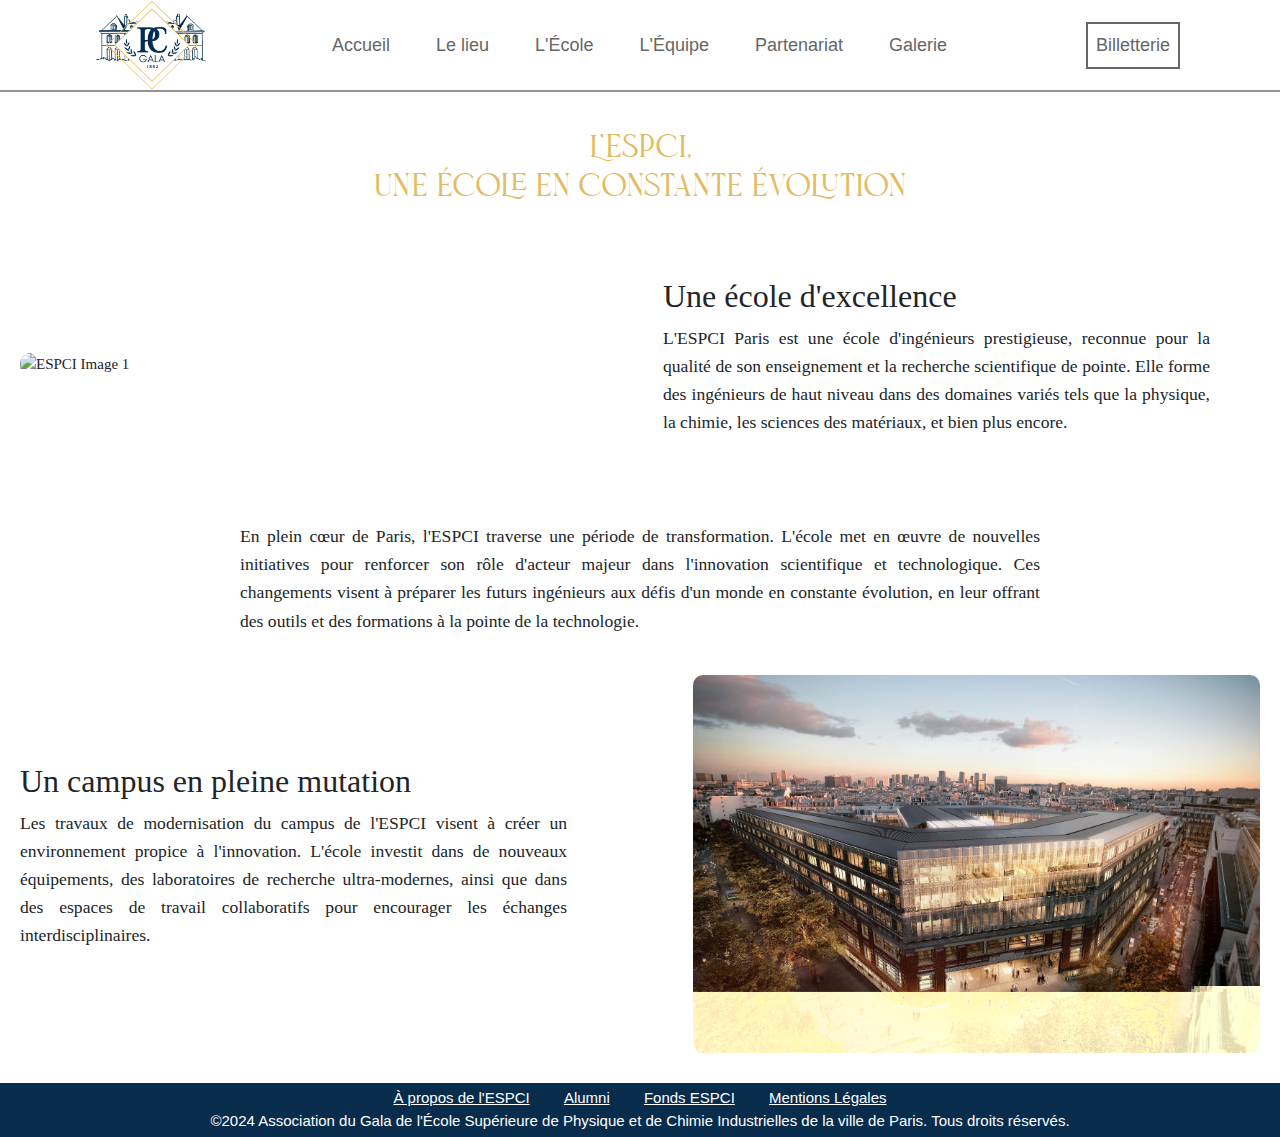
==== pages/ecole.html @ ec7a105f "cnakjvab" ====
<!DOCTYPE html>
<html>
<head>
    <meta charset="utf-8" />
    <title>Gala de l'ESPCI</title>
    <meta name="viewport" content="width=device-width, initial-scale=1">
    <meta http-equiv="X-UA-Compatible" content="IE=edge" />

    <link rel="stylesheet" href="../css/bootstrap.css" media="screen">
    <link rel="stylesheet" href="../css/style.css" />
    <link rel="stylesheet" href="../css/styleNavBar.css" />
    <link rel="stylesheet" href="../css/styleEcole.css" />
    <link rel="stylesheet" href="../css/styleBasDePage.css" />
</head>

<body>
    <header>
        <div class="navbar navbar-expand-lg fixed-top navbar-dark bg-primary avecTransition imageFond">
            <div class="container">
                <a href="../index.html" class="navbar-brand titrePage">
                    <img src="../images/LogoPCGala.png" alt="Logo Gala ESPCI">
                </a>
                <button class="navbar-toggler" type="button" data-toggle="collapse" data-target="#navbarResponsive" aria-controls="navbarResponsive" aria-expanded="false" aria-label="Toggle navigation">
                    <span class="navbar-toggler-icon"></span>
                </button>
                <div class="collapse navbar-collapse" id="navbarResponsive">
                    <ul class="navbar-nav">
                        <li class="nav-item">
                            <a class="nav-link" href="../index.html">Accueil</a>
                        </li>
                        <li class="nav-item">
                            <a class="nav-link" href="lieu.html">Le lieu</a>
                        </li>
                        <li class="nav-item">
                            <a class="nav-link" href="ecole.html">L'École</a>
                        </li>
                        <li class="nav-item">
                            <a class="nav-link" href="equipe.html">L'Équipe</a>
                        </li>
                        <li class="nav-item">
                            <a class="nav-link" href="partenariat.html">Partenariat</a>
                        </li>
                        <li class="nav-item">
                            <a class="nav-link" href="galerie.html">Galerie</a>
                        </li>
                    </ul>

                    <ul class="nav navbar-nav ml-auto">
                        <li class="nav-item">
                            <a class="nav-link encadreBilletterie" href="reservation.html">Billetterie</a>
                        </li>
                    </ul>
                </div>
            </div>
        </div>
    </header>

    <main class="corps">
        <div class="titre">
            <h2>L'ESPCI, <br> une école en constante évolution</h2>
        </div>

        <div class="ecole-container">
            <div class="flex-row">
                <img src="../images/image2.jpg" alt="ESPCI Image 1">
                <div class="texte2">
                    <h3>Une école d'excellence</h3>
                    <p>L'ESPCI Paris est une école d'ingénieurs prestigieuse, reconnue pour la qualité de son enseignement et la recherche scientifique de pointe. Elle forme des ingénieurs de haut niveau dans des domaines variés tels que la physique, la chimie, les sciences des matériaux, et bien plus encore.</p>
                </div>
            </div>

            <p class="texte2">En plein cœur de Paris, l'ESPCI traverse une période de transformation. L'école met en œuvre de nouvelles initiatives pour renforcer son rôle d'acteur majeur dans l'innovation scientifique et technologique. Ces changements visent à préparer les futurs ingénieurs aux défis d'un monde en constante évolution, en leur offrant des outils et des formations à la pointe de la technologie.</p>

            <div class="flex-row">
                <div class="texte2">
                    <h3>Un campus en pleine mutation</h3>
                    <p>Les travaux de modernisation du campus de l'ESPCI visent à créer un environnement propice à l'innovation. L'école investit dans de nouveaux équipements, des laboratoires de recherche ultra-modernes, ainsi que dans des espaces de travail collaboratifs pour encourager les échanges interdisciplinaires.</p>
                </div>
                <img src="../images/image1.jpg" alt="ESPCI Image 2">
            </div>

            </div>
  
    </main>

    <footer class="basDePage">
        <div class="legalMention">
            <a href="https://www.espci.psl.eu/fr/" target="_blank">À propos de l'ESPCI</a>
            <a href="https://espci.org" target="_blank">Alumni</a>
            <a href="https://www.fonds-espci-paris.org/page/275865-presentation" target="_blank">Fonds ESPCI</a>
            <a href="legal.html" target="_blank">Mentions Légales</a>
        </div>

        <a>&copy;2024 Association du Gala de l'École Supérieure de Physique et de Chimie Industrielles de la ville de Paris. Tous droits réservés.</a>
    </footer>

    <script src="https://cdnjs.cloudflare.com/ajax/libs/jquery/3.3.1/jquery.min.js"></script>
    <script src="../js/bootstrap.min.js"></script>

</body>
</html>
---- css/style.css ----
/*-- Ici se trouvent des propriétés qui concernent toute la page --*/

@font-face 
{
    font-family: "Title";
    src: url("../fonts/Brand.ttf");
}


body
{
	overflow-x: hidden;
	width: 100vw;
	display: flex;
	flex-direction: column;
	min-height: 100vh;
}
main {
	flex:1;
    margin-top: 5.648438rem; /* Décalage égal à la hauteur du header */
	font-family: "garamond";
	background-color: white;
}


.titre h2 {
	font-family: "Title";
	text-align: center;
	color: #E3BB64;
	font-size: 2rem;
	margin-top: 30px;
    margin-bottom: 0px;
	margin-left:10vw;
	margin-right:10vW;
}

.texte
{
    font-family: "Garamond", serif;
    font-size: 1.2rem;
    line-height: 1.6;
	width: 80vw; 
	position: relative; 
	left: 10vw;
	overflow-x: hidden;
    text-align: justify;
    padding: 15px;
    border-radius: 8px;
	color: #666666
}

@media (max-width: 992px) {
	.texte
	{
		width: 80vw;
		left: 10vw;	
	}
}

.texte h4
{	
	margin-bottom: 20px;
	font-size: 24px;
	text-decoration: underline #6A0D00;
}

.texte p
{
	text-align: justify;
}
---- css/styleNavBar.css ----
/*-- Ici se trouvent des propriétés qui ne concernent que la navbar --*/


.navbar .container
{
	height: 5.648438rem;
	font-size: 18px;
}

/*-- FIN GESTION DE L'OMBRE --*/



/*-- GESTION ENCADRÉ BILLETTERIE --*/

.encadreBilletterie
{
	border: solid 2px #666666;
}

@media (max-width: 992px) {
	.encadreBilletterie
	{
		text-indent: 5px;
	}
}

.encadreBilletterie:hover
{
	border-color: #D9B26F;
}

/*-- FIN GESTION ENCADRÉ BILLETTERIE --*/

/*-- GESTION IMAGE DANS LA NAVBAR --*/

.bg-primary
{
	background-color: white;
	border-bottom: 2px solid #939393;
}

/*
.imageFond
{
	background: url(../images/Patterns_ESPCI.png);
	background-size: 50%;
	
}
*/

.nav-item
{
	font-family:'Arial',Helvetica,Arial,Lucida,sans-serif;
	text-align: center;
	color: #E3BB64;
}

@media (min-width: 992px) {
	.nav-item
	{
		padding: 15px;
	}
}

@media (max-width: 992px) {
	.navbar-brand img
	{
		margin-left:10px;;
	}
}

.navbar-brand img
{
	max-width: 115px;
	width:calc(100vw - 5rem);
	height:5.648438rem;
	mix-blend-mode: lighten;
}

.navbar-nav {
    margin-left: auto; /* Centre les titres en décalant leur point de départ */
}
---- css/styleEcole.css ----
.ecole-container {
            display: flex;
            flex-direction: column;
            align-items: center;
            padding: 10px;
	   		margin-top: -30px;
            max-width: 100%; /* Empêcher le dépassement du texte */
        }

        .ecole-container img {
            width: 100%;
            max-width: 480px; /* Limiter la taille des images */
            border-radius: 10px;
            margin-bottom: 20px; /* Espacement entre l'image et le texte */
        }

        .ecole-container .texte2 {
            text-align: justify;
            margin: 20px 0;
            font-size: 1.1rem;
            max-width: 800px; /* Limiter la largeur du texte */
            line-height: 1.6; /* Meilleure lisibilité du texte */
        }

        .flex-row {
            display: flex;
            justify-content: space-between;
            align-items: center;
            margin: 20px 0;
            flex-wrap: wrap;
            width: 100%; /* S'assurer que la section occupe toute la largeur disponible */
            box-sizing: border-box;
        }

        .flex-row img {
            max-width: 45%; /* Limiter la taille des images dans le flex-row */
            margin: 0 10px;
        }

        .flex-row .texte2 {
            max-width: 45%; /* Limiter la largeur du texte */
            padding: 10px;
            text-align: justify;
			margin-right: 50px;
        }

        .titre {
            text-align: center;
            margin: 40px 0;
        }

        /* Responsive Design */
        @media (max-width: 992px) {
            .flex-row {
                flex-direction: column;
                align-items: center;
            }

            .flex-row img,
            .flex-row .texte2 {
                max-width: 70%;
                margin: 10px 0;
            }

            .ecole-container img {
                max-width: 70%;
                margin-bottom: 15px;

            }

            .ecole-container .texte2 {
                max-width: 70%;

            }
		}
---- css/styleBasDePage.css ----
/*-- Ici se trouvent des propriétés qui ne concernent que le bas de page --*/

.basDePage
{
	height: 100%; 
	width: 100vw;
	background-color: #082c4c; 
	color: white;
	display: grid;
	row-gap: 0;
	align-items: center;
	vertical-align: baseline;
	justify-content: center;
	overflow-x: hidden;
	flex-direction: row;
	font-family: "Gill Sans", sans-serif;
	padding: 0.5vh 1.5vw;
}


.basDePage div
{
	margin-top: 0px;
}

.basDePage p
{
	margin-bottom: 0px;
}

.basDePage a
{
	color: white;
	text-align: center;
}

.basDePage img
{
	width: 4vh;
	
}

.sectionTitle{
	font-family: "Corps";
	font-size: 12pt;
	text-align: center;
	margin:0;
	text-transform: uppercase;
	grid-row:1;
}

.content
{
	grid-row: 2;
	display:flex;
	font-size :11pt;
}

.legalMention {
    text-align: center;
}

.legalMention a {
    text-decoration: underline;
    margin: 0 15px; /* Ajoute un espacement horizontal de 15px de chaque côté */
    display: inline-block; /* Permet de gérer le margin entre les liens */
}
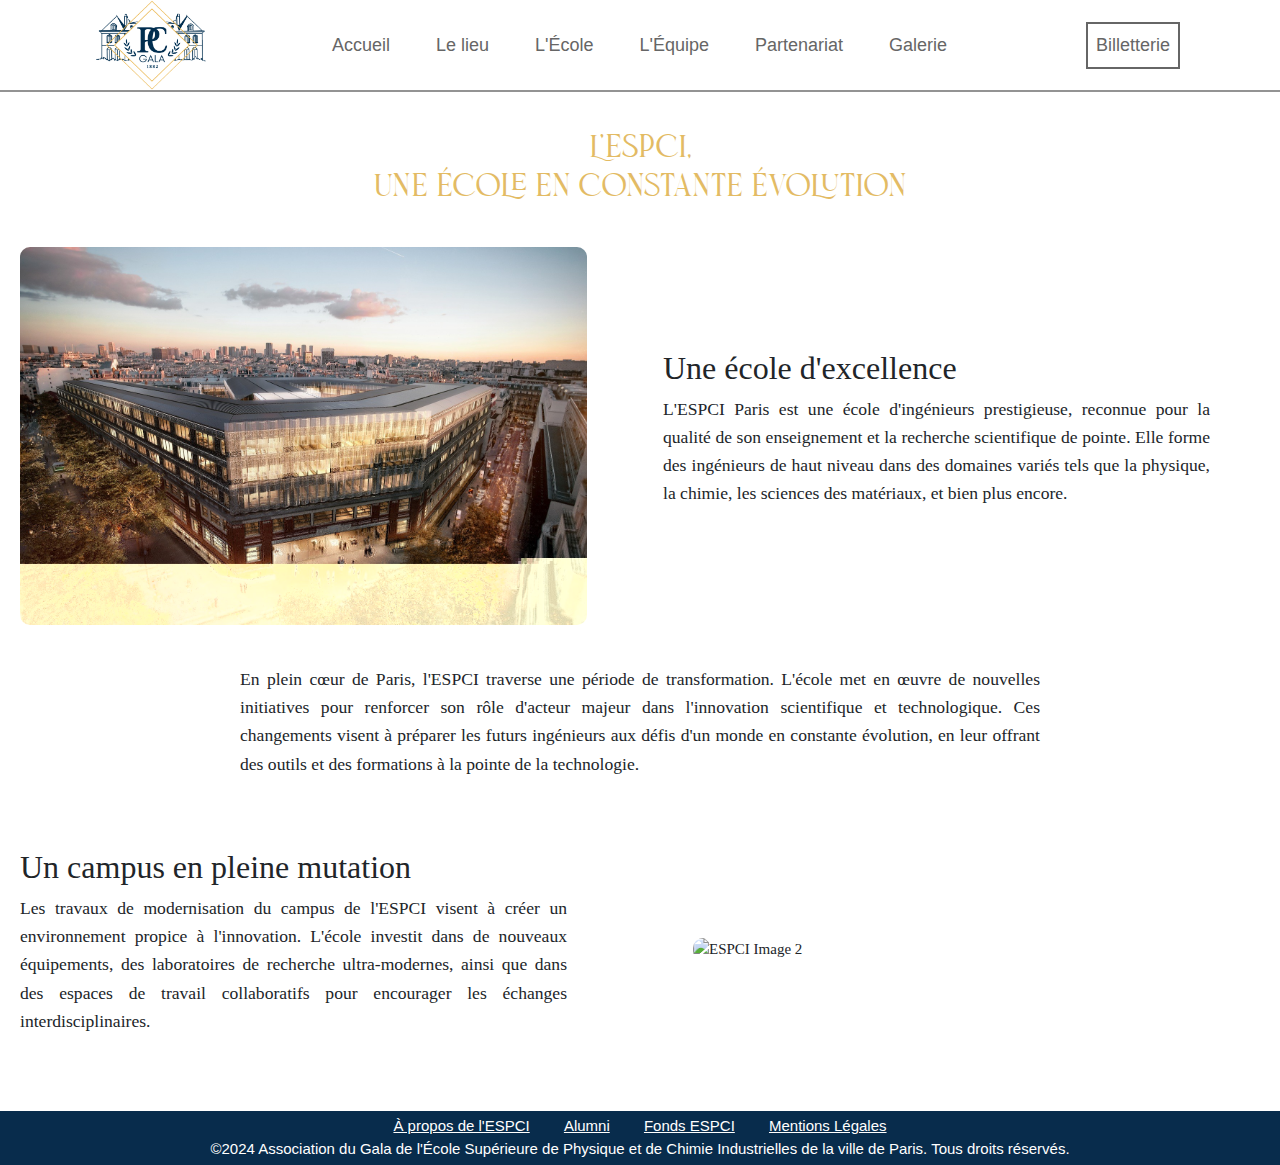
==== commit 91752909: "Update ecole.html" ====
--- a/pages/ecole.html
+++ b/pages/ecole.html
@@ -62,7 +62,7 @@
 
         <div class="ecole-container">
             <div class="flex-row">
-                <img src="../images/image2.jpg" alt="ESPCI Image 1">
+                <img src="../images/image1.jpg" alt="ESPCI Image 1">
                 <div class="texte2">
                     <h3>Une école d'excellence</h3>
                     <p>L'ESPCI Paris est une école d'ingénieurs prestigieuse, reconnue pour la qualité de son enseignement et la recherche scientifique de pointe. Elle forme des ingénieurs de haut niveau dans des domaines variés tels que la physique, la chimie, les sciences des matériaux, et bien plus encore.</p>
@@ -76,7 +76,7 @@
                     <h3>Un campus en pleine mutation</h3>
                     <p>Les travaux de modernisation du campus de l'ESPCI visent à créer un environnement propice à l'innovation. L'école investit dans de nouveaux équipements, des laboratoires de recherche ultra-modernes, ainsi que dans des espaces de travail collaboratifs pour encourager les échanges interdisciplinaires.</p>
                 </div>
-                <img src="../images/image1.jpg" alt="ESPCI Image 2">
+                <img src="../images/image2.jpg" alt="ESPCI Image 2">
             </div>
 
             </div>
--- a/css/style.css
+++ b/css/style.css
@@ -52,8 +52,8 @@
 @media (max-width: 992px) {
 	.texte
 	{
-		width: 80vw;
-		left: 10vw;	
+		width: 90vw;
+		left: 5vw;	
 	}
 }
 
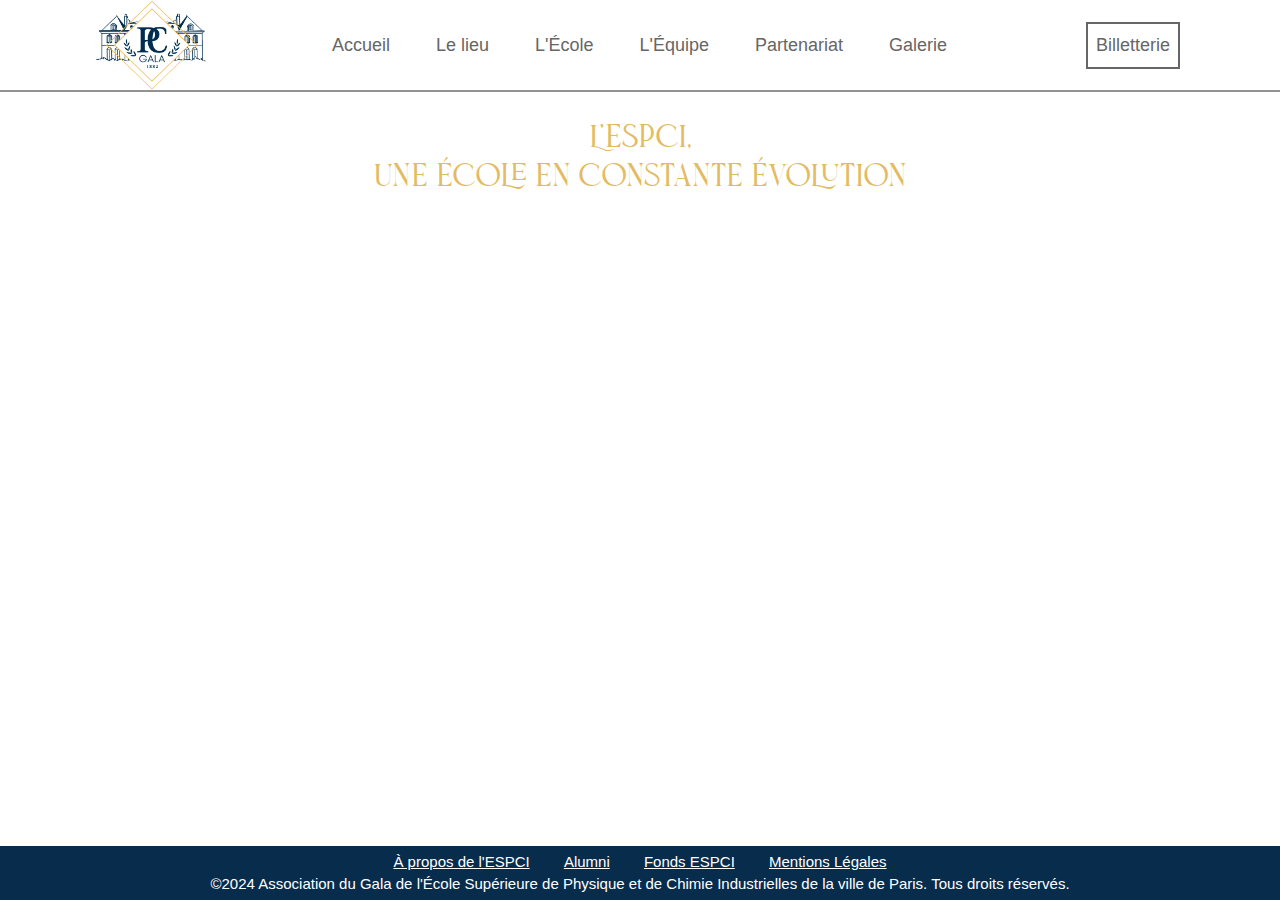
==== commit 0e021316: "delete" ====
--- a/pages/ecole.html
+++ b/pages/ecole.html
@@ -60,26 +60,7 @@
             <h2>L'ESPCI, <br> une école en constante évolution</h2>
         </div>
 
-        <div class="ecole-container">
-            <div class="flex-row">
-                <img src="../images/image1.jpg" alt="ESPCI Image 1">
-                <div class="texte2">
-                    <h3>Une école d'excellence</h3>
-                    <p>L'ESPCI Paris est une école d'ingénieurs prestigieuse, reconnue pour la qualité de son enseignement et la recherche scientifique de pointe. Elle forme des ingénieurs de haut niveau dans des domaines variés tels que la physique, la chimie, les sciences des matériaux, et bien plus encore.</p>
-                </div>
-            </div>
 
-            <p class="texte2">En plein cœur de Paris, l'ESPCI traverse une période de transformation. L'école met en œuvre de nouvelles initiatives pour renforcer son rôle d'acteur majeur dans l'innovation scientifique et technologique. Ces changements visent à préparer les futurs ingénieurs aux défis d'un monde en constante évolution, en leur offrant des outils et des formations à la pointe de la technologie.</p>
-
-            <div class="flex-row">
-                <div class="texte2">
-                    <h3>Un campus en pleine mutation</h3>
-                    <p>Les travaux de modernisation du campus de l'ESPCI visent à créer un environnement propice à l'innovation. L'école investit dans de nouveaux équipements, des laboratoires de recherche ultra-modernes, ainsi que dans des espaces de travail collaboratifs pour encourager les échanges interdisciplinaires.</p>
-                </div>
-                <img src="../images/image2.jpg" alt="ESPCI Image 2">
-            </div>
-
-            </div>
   
     </main>
 
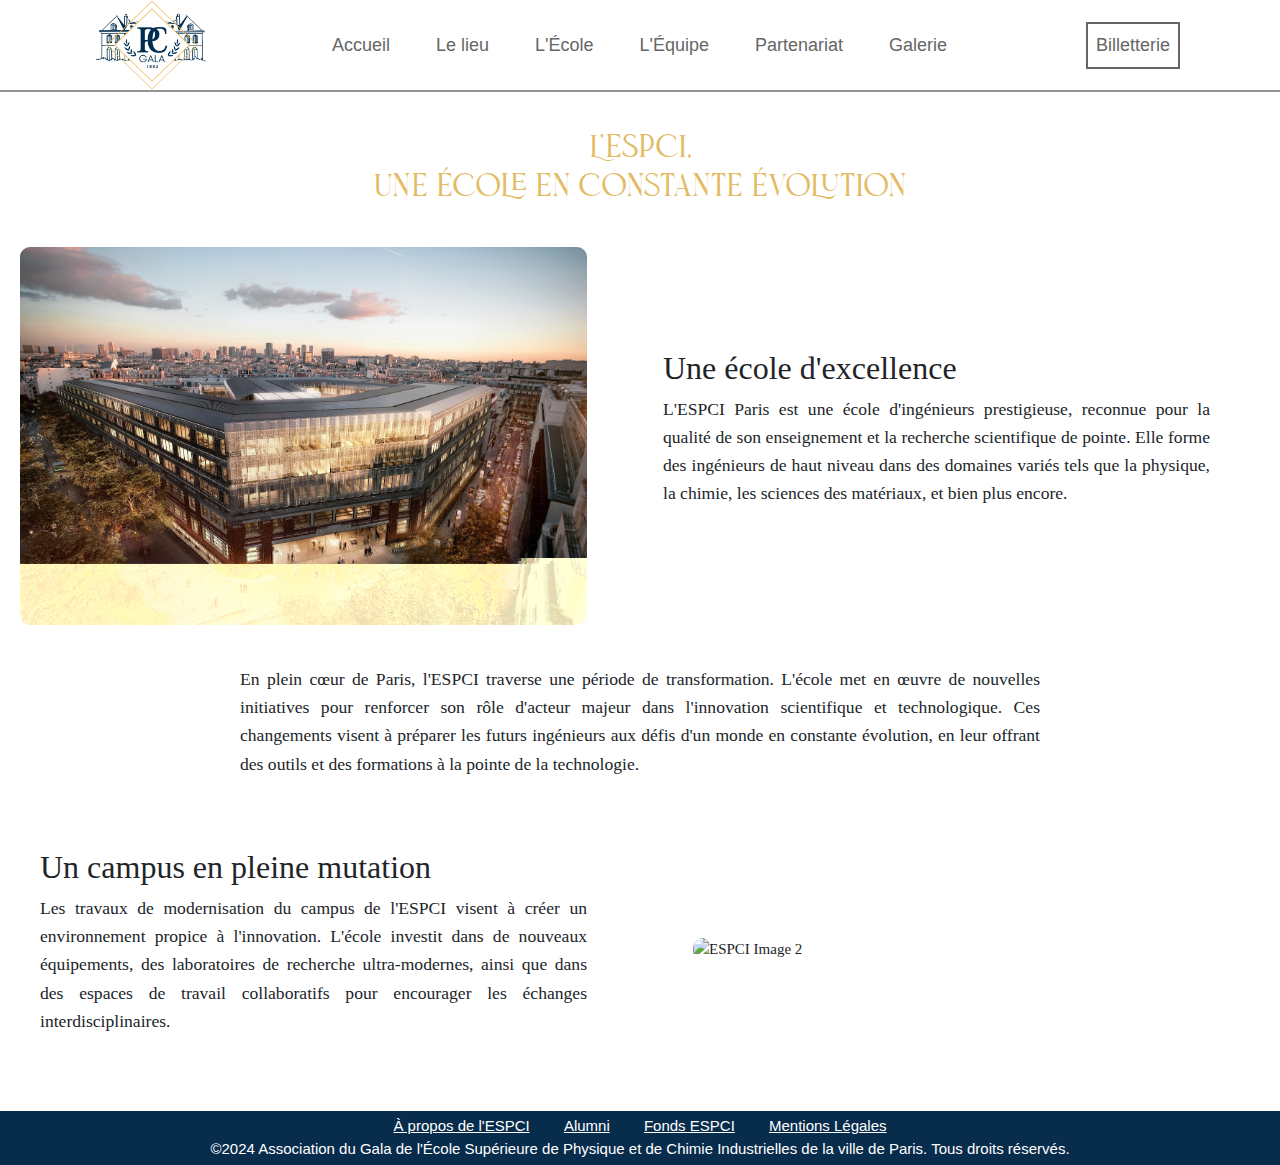
==== commit 9b06fcbb: "gooood" ====
--- a/pages/ecole.html
+++ b/pages/ecole.html
@@ -60,7 +60,26 @@
             <h2>L'ESPCI, <br> une école en constante évolution</h2>
         </div>
 
+        <div class="ecole-container">
+            <div class="flex-row">
+                <img src="../images/image1.jpg" alt="ESPCI Image 1">
+                <div class="texte2">
+                    <h3>Une école d'excellence</h3>
+                    <p>L'ESPCI Paris est une école d'ingénieurs prestigieuse, reconnue pour la qualité de son enseignement et la recherche scientifique de pointe. Elle forme des ingénieurs de haut niveau dans des domaines variés tels que la physique, la chimie, les sciences des matériaux, et bien plus encore.</p>
+                </div>
+            </div>
 
+            <p class="texte2">En plein cœur de Paris, l'ESPCI traverse une période de transformation. L'école met en œuvre de nouvelles initiatives pour renforcer son rôle d'acteur majeur dans l'innovation scientifique et technologique. Ces changements visent à préparer les futurs ingénieurs aux défis d'un monde en constante évolution, en leur offrant des outils et des formations à la pointe de la technologie.</p>
+
+            <div class="flex-row">
+                <div class="texte2">
+                    <h3>Un campus en pleine mutation</h3>
+                    <p>Les travaux de modernisation du campus de l'ESPCI visent à créer un environnement propice à l'innovation. L'école investit dans de nouveaux équipements, des laboratoires de recherche ultra-modernes, ainsi que dans des espaces de travail collaboratifs pour encourager les échanges interdisciplinaires.</p>
+                </div>
+                <img src="../images/image2.jpg" alt="ESPCI Image 2">
+            </div>
+
+            </div>
   
     </main>
 
--- a/css/styleEcole.css
+++ b/css/styleEcole.css
@@ -0,0 +1,75 @@
+   .ecole-container {
+            display: flex;
+            flex-direction: column;
+            align-items: center;
+            padding: 10px;
+	   		margin-top: -30px;
+            max-width: 100%; /* Empêcher le dépassement du texte */
+        }
+
+        .ecole-container img {
+            width: 100%;
+            max-width: 480px; /* Limiter la taille des images */
+            border-radius: 10px;
+            margin-bottom: 20px; /* Espacement entre l'image et le texte */
+        }
+
+        .ecole-container .texte2 {
+            text-align: justify;
+            margin: 20px;
+            font-size: 1.1rem;
+            max-width: 800px; /* Limiter la largeur du texte */
+            line-height: 1.6; /* Meilleure lisibilité du texte */
+        }
+
+        .flex-row {
+            display: flex;
+            justify-content: space-between;
+            align-items: center;
+            margin: 20px 0;
+            flex-wrap: wrap;
+            width: 100%; /* S'assurer que la section occupe toute la largeur disponible */
+            box-sizing: border-box;
+        }
+
+        .flex-row img {
+            max-width: 45%; /* Limiter la taille des images dans le flex-row */
+            margin: 0 10px;
+        }
+
+        .flex-row .texte2 {
+            max-width: 45%; /* Limiter la largeur du texte */
+            padding: 10px;
+            text-align: justify;
+			margin-right: 50px;
+        }
+
+        .titre {
+            text-align: center;
+            margin: 40px 0;
+        }
+
+        /* Responsive Design */
+        @media (max-width: 992px) {
+            .flex-row {
+                flex-direction: column;
+                align-items: center;
+            }
+
+            .flex-row img,
+            .flex-row .texte2 {
+                max-width: 70%;
+                margin: 10px 0;
+            }
+
+            .ecole-container img {
+                max-width: 70%;
+                margin-bottom: 15px;
+
+            }
+
+            .ecole-container .texte2 {
+                max-width: 70%;
+
+            }
+		}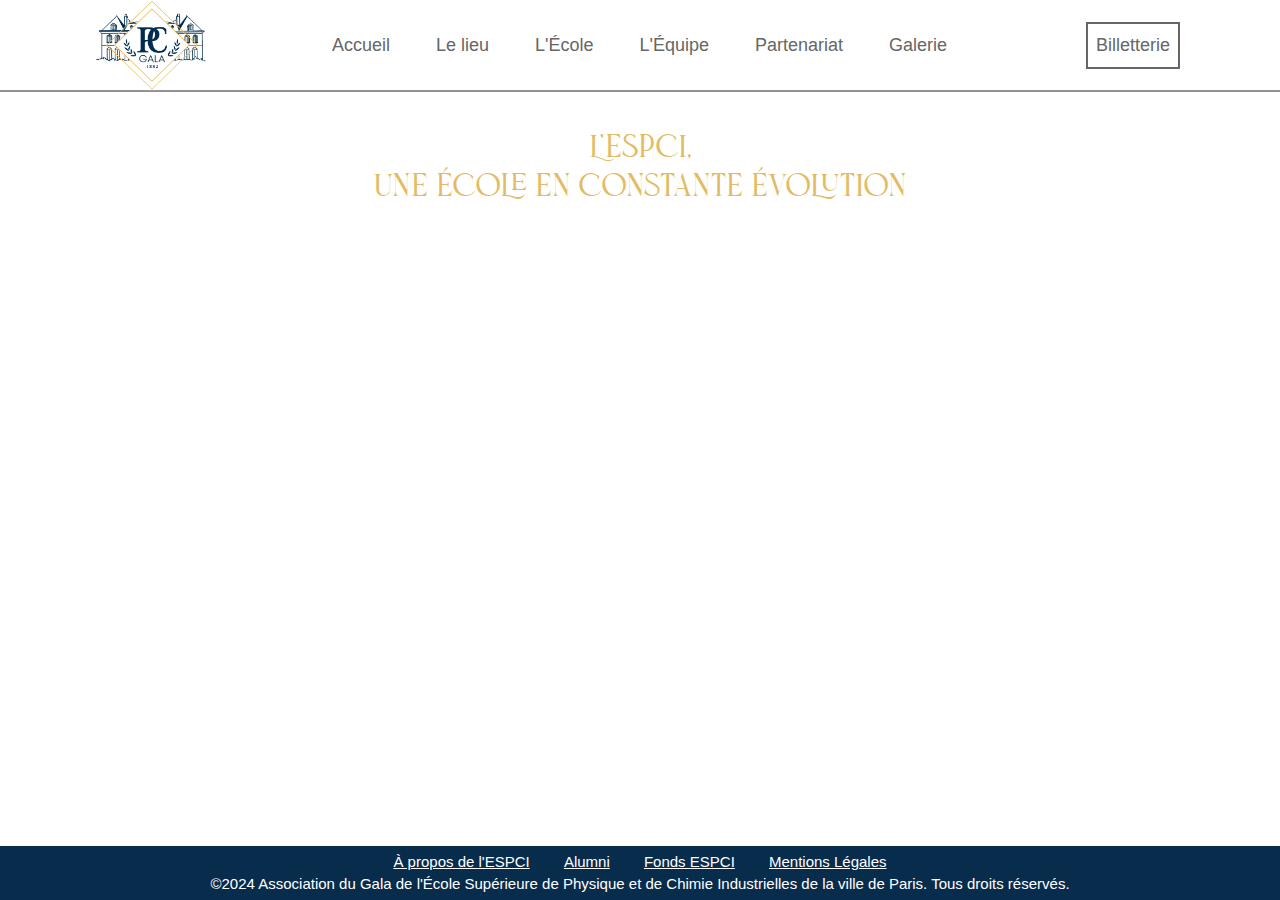
==== commit 660a3886: "c jkav" ====
--- a/pages/ecole.html
+++ b/pages/ecole.html
@@ -60,26 +60,7 @@
             <h2>L'ESPCI, <br> une école en constante évolution</h2>
         </div>
 
-        <div class="ecole-container">
-            <div class="flex-row">
-                <img src="../images/image1.jpg" alt="ESPCI Image 1">
-                <div class="texte2">
-                    <h3>Une école d'excellence</h3>
-                    <p>L'ESPCI Paris est une école d'ingénieurs prestigieuse, reconnue pour la qualité de son enseignement et la recherche scientifique de pointe. Elle forme des ingénieurs de haut niveau dans des domaines variés tels que la physique, la chimie, les sciences des matériaux, et bien plus encore.</p>
-                </div>
-            </div>
 
-            <p class="texte2">En plein cœur de Paris, l'ESPCI traverse une période de transformation. L'école met en œuvre de nouvelles initiatives pour renforcer son rôle d'acteur majeur dans l'innovation scientifique et technologique. Ces changements visent à préparer les futurs ingénieurs aux défis d'un monde en constante évolution, en leur offrant des outils et des formations à la pointe de la technologie.</p>
-
-            <div class="flex-row">
-                <div class="texte2">
-                    <h3>Un campus en pleine mutation</h3>
-                    <p>Les travaux de modernisation du campus de l'ESPCI visent à créer un environnement propice à l'innovation. L'école investit dans de nouveaux équipements, des laboratoires de recherche ultra-modernes, ainsi que dans des espaces de travail collaboratifs pour encourager les échanges interdisciplinaires.</p>
-                </div>
-                <img src="../images/image2.jpg" alt="ESPCI Image 2">
-            </div>
-
-            </div>
   
     </main>
 
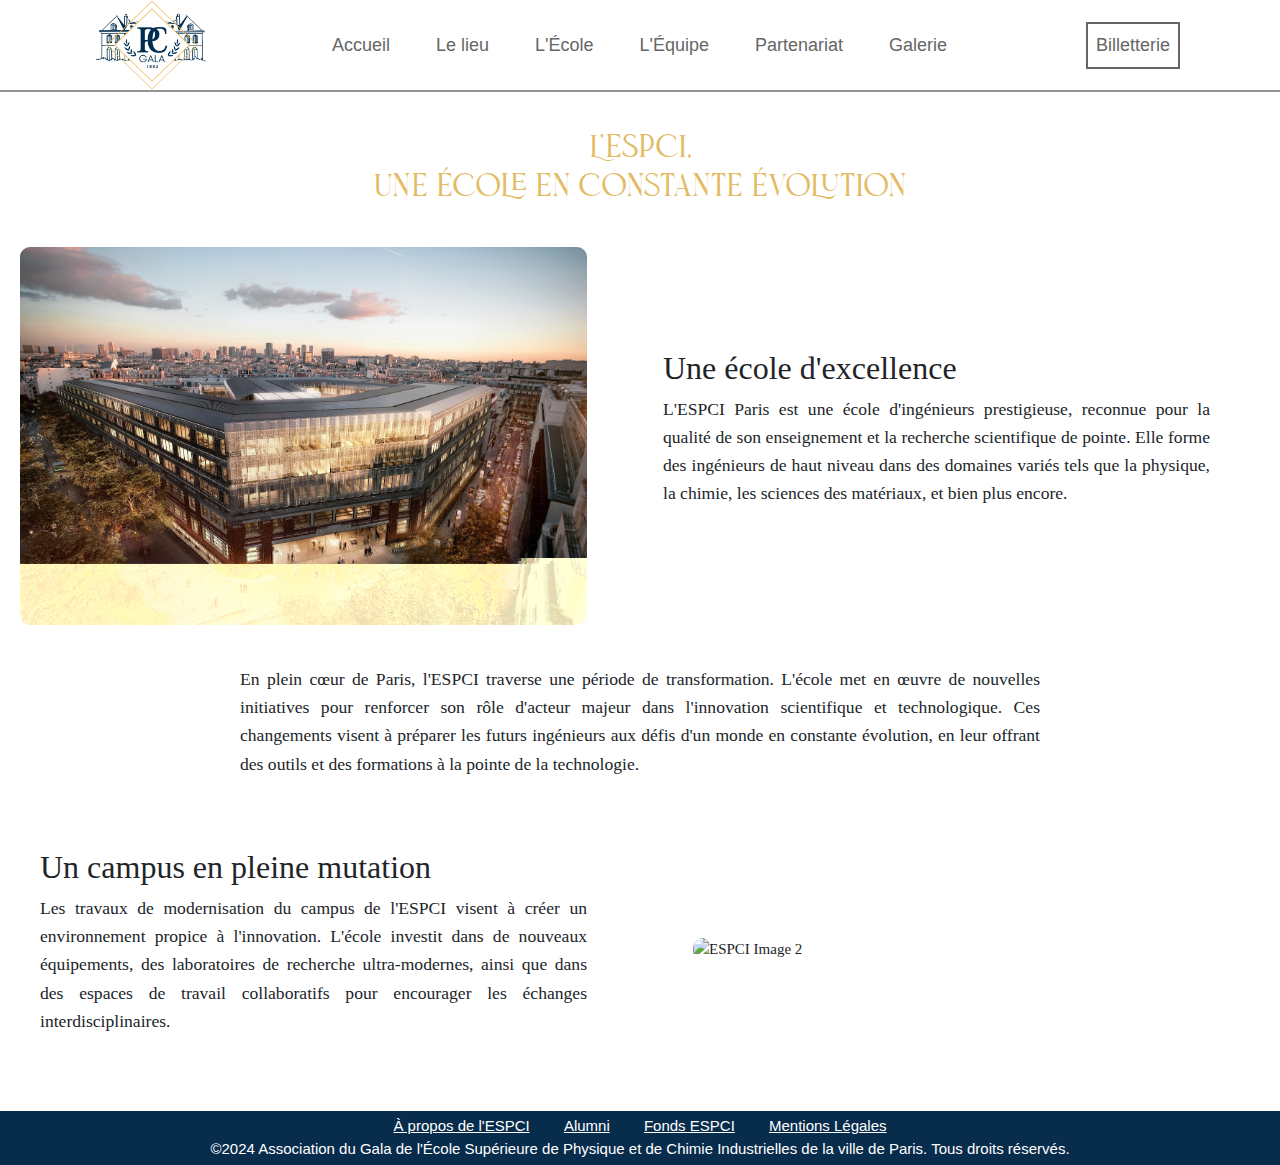
==== commit a79a4d7e: "test" ====
--- a/pages/ecole.html
+++ b/pages/ecole.html
@@ -60,7 +60,26 @@
             <h2>L'ESPCI, <br> une école en constante évolution</h2>
         </div>
 
+        <div class="ecole-container">
+            <div class="flex-row">
+                <img src="../images/image1.jpg" alt="ESPCI Image 1">
+                <div class="texte2">
+                    <h3>Une école d'excellence</h3>
+                    <p>L'ESPCI Paris est une école d'ingénieurs prestigieuse, reconnue pour la qualité de son enseignement et la recherche scientifique de pointe. Elle forme des ingénieurs de haut niveau dans des domaines variés tels que la physique, la chimie, les sciences des matériaux, et bien plus encore.</p>
+                </div>
+            </div>
 
+            <p class="texte2">En plein cœur de Paris, l'ESPCI traverse une période de transformation. L'école met en œuvre de nouvelles initiatives pour renforcer son rôle d'acteur majeur dans l'innovation scientifique et technologique. Ces changements visent à préparer les futurs ingénieurs aux défis d'un monde en constante évolution, en leur offrant des outils et des formations à la pointe de la technologie.</p>
+
+            <div class="flex-row">
+                <div class="texte2">
+                    <h3>Un campus en pleine mutation</h3>
+                    <p>Les travaux de modernisation du campus de l'ESPCI visent à créer un environnement propice à l'innovation. L'école investit dans de nouveaux équipements, des laboratoires de recherche ultra-modernes, ainsi que dans des espaces de travail collaboratifs pour encourager les échanges interdisciplinaires.</p>
+                </div>
+                <img src="../images/image2.jpg" alt="ESPCI Image 2">
+            </div>
+
+            </div>
   
     </main>
 
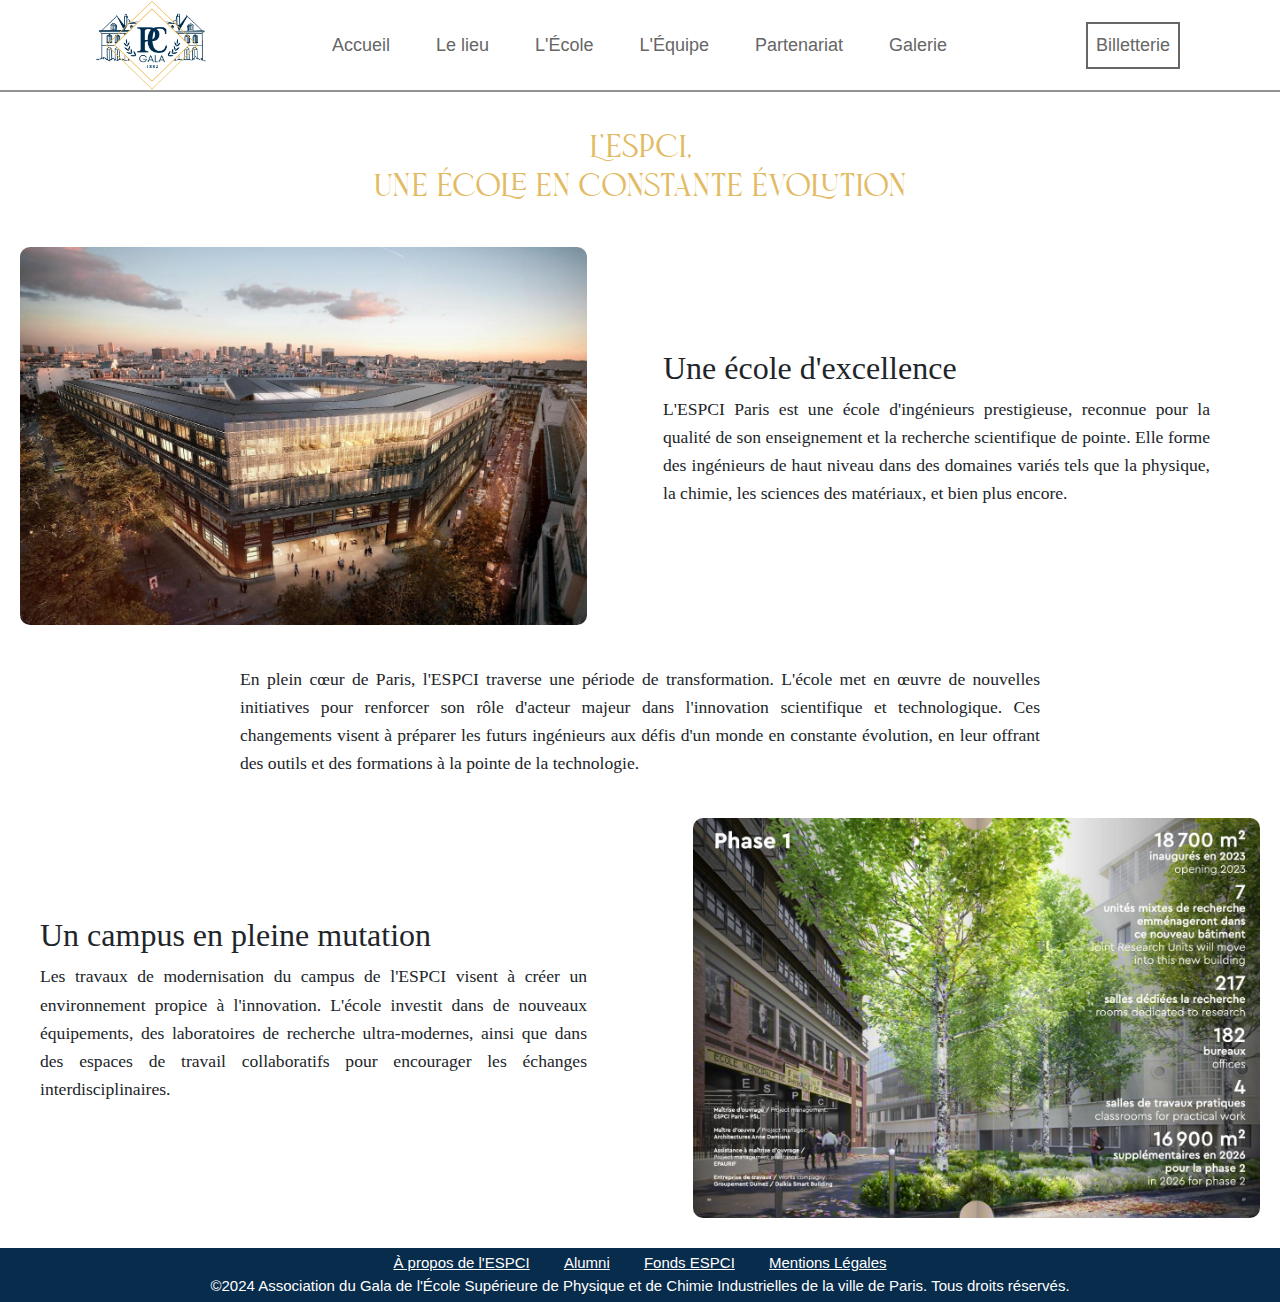
==== commit 1386f4cb: "voalmv," ====
--- a/pages/ecole.html
+++ b/pages/ecole.html
@@ -62,7 +62,7 @@
 
         <div class="ecole-container">
             <div class="flex-row">
-                <img src="../images/image1.jpg" alt="ESPCI Image 1">
+                <img src="../images/image1.jpeg" alt="ESPCI Image 1">
                 <div class="texte2">
                     <h3>Une école d'excellence</h3>
                     <p>L'ESPCI Paris est une école d'ingénieurs prestigieuse, reconnue pour la qualité de son enseignement et la recherche scientifique de pointe. Elle forme des ingénieurs de haut niveau dans des domaines variés tels que la physique, la chimie, les sciences des matériaux, et bien plus encore.</p>
@@ -76,7 +76,7 @@
                     <h3>Un campus en pleine mutation</h3>
                     <p>Les travaux de modernisation du campus de l'ESPCI visent à créer un environnement propice à l'innovation. L'école investit dans de nouveaux équipements, des laboratoires de recherche ultra-modernes, ainsi que dans des espaces de travail collaboratifs pour encourager les échanges interdisciplinaires.</p>
                 </div>
-                <img src="../images/image2.jpg" alt="ESPCI Image 2">
+                <img src="../images/image2.jpeg" alt="ESPCI Image 2">
             </div>
 
             </div>
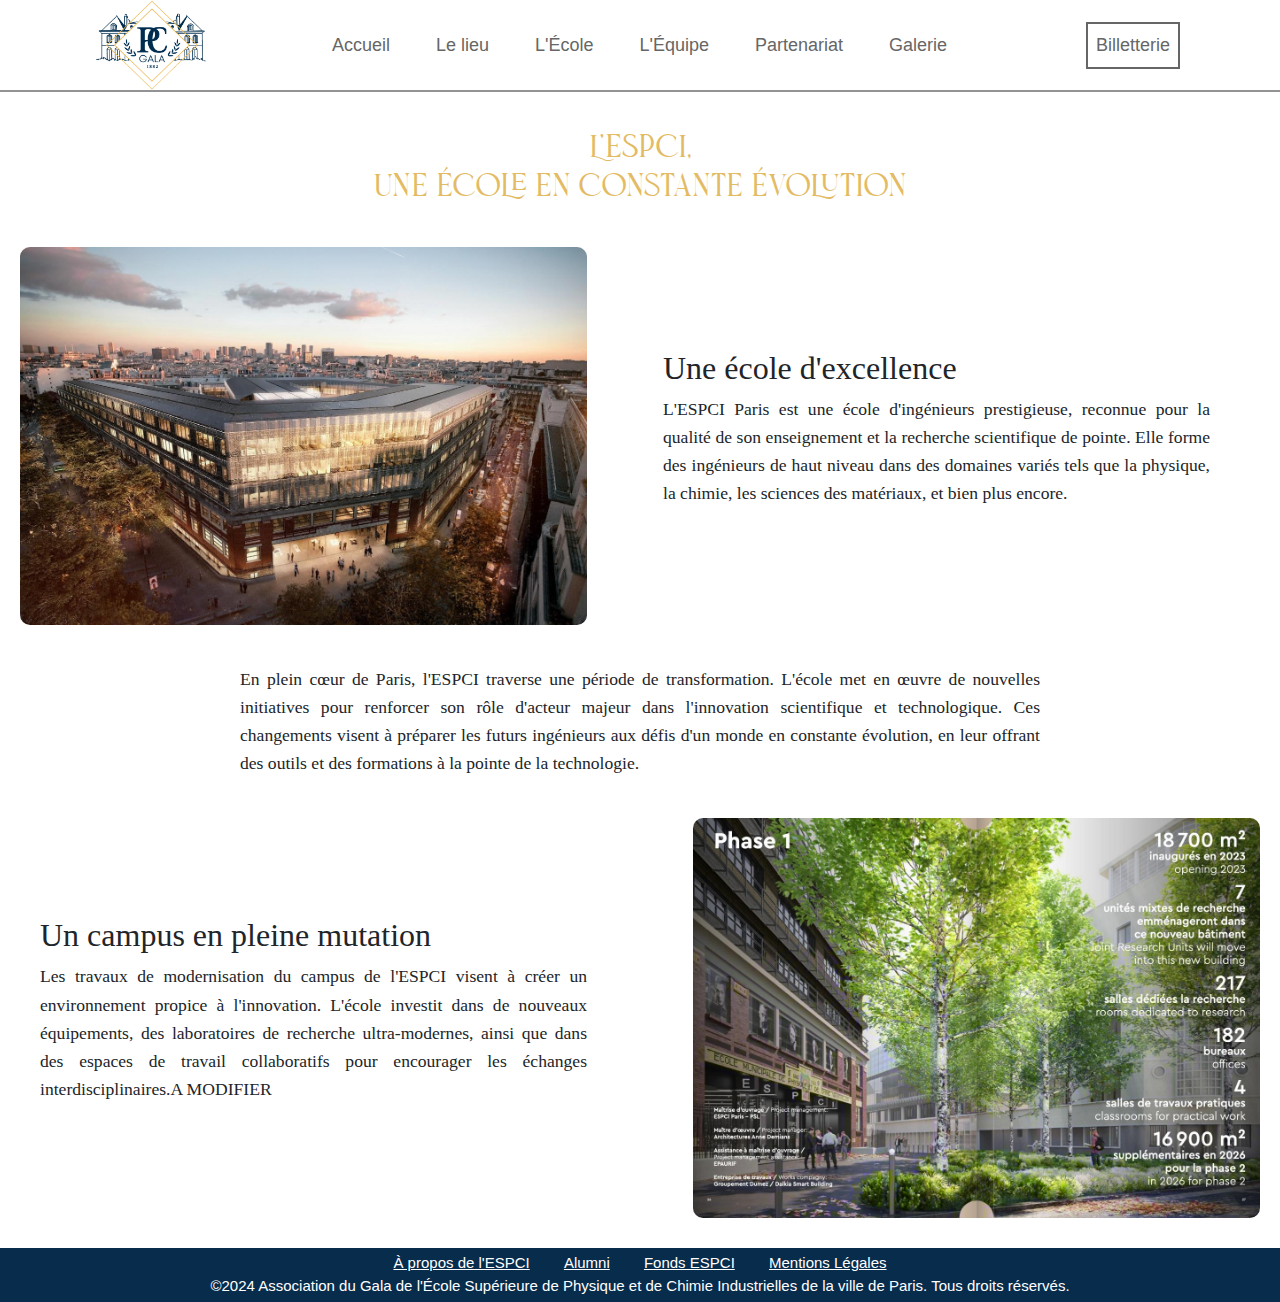
==== commit 81c1b543: "vaklv,a" ====
--- a/pages/ecole.html
+++ b/pages/ecole.html
@@ -74,7 +74,7 @@
             <div class="flex-row">
                 <div class="texte2">
                     <h3>Un campus en pleine mutation</h3>
-                    <p>Les travaux de modernisation du campus de l'ESPCI visent à créer un environnement propice à l'innovation. L'école investit dans de nouveaux équipements, des laboratoires de recherche ultra-modernes, ainsi que dans des espaces de travail collaboratifs pour encourager les échanges interdisciplinaires.</p>
+                    <p>Les travaux de modernisation du campus de l'ESPCI visent à créer un environnement propice à l'innovation. L'école investit dans de nouveaux équipements, des laboratoires de recherche ultra-modernes, ainsi que dans des espaces de travail collaboratifs pour encourager les échanges interdisciplinaires.A MODIFIER</p>
                 </div>
                 <img src="../images/image2.jpeg" alt="ESPCI Image 2">
             </div>
